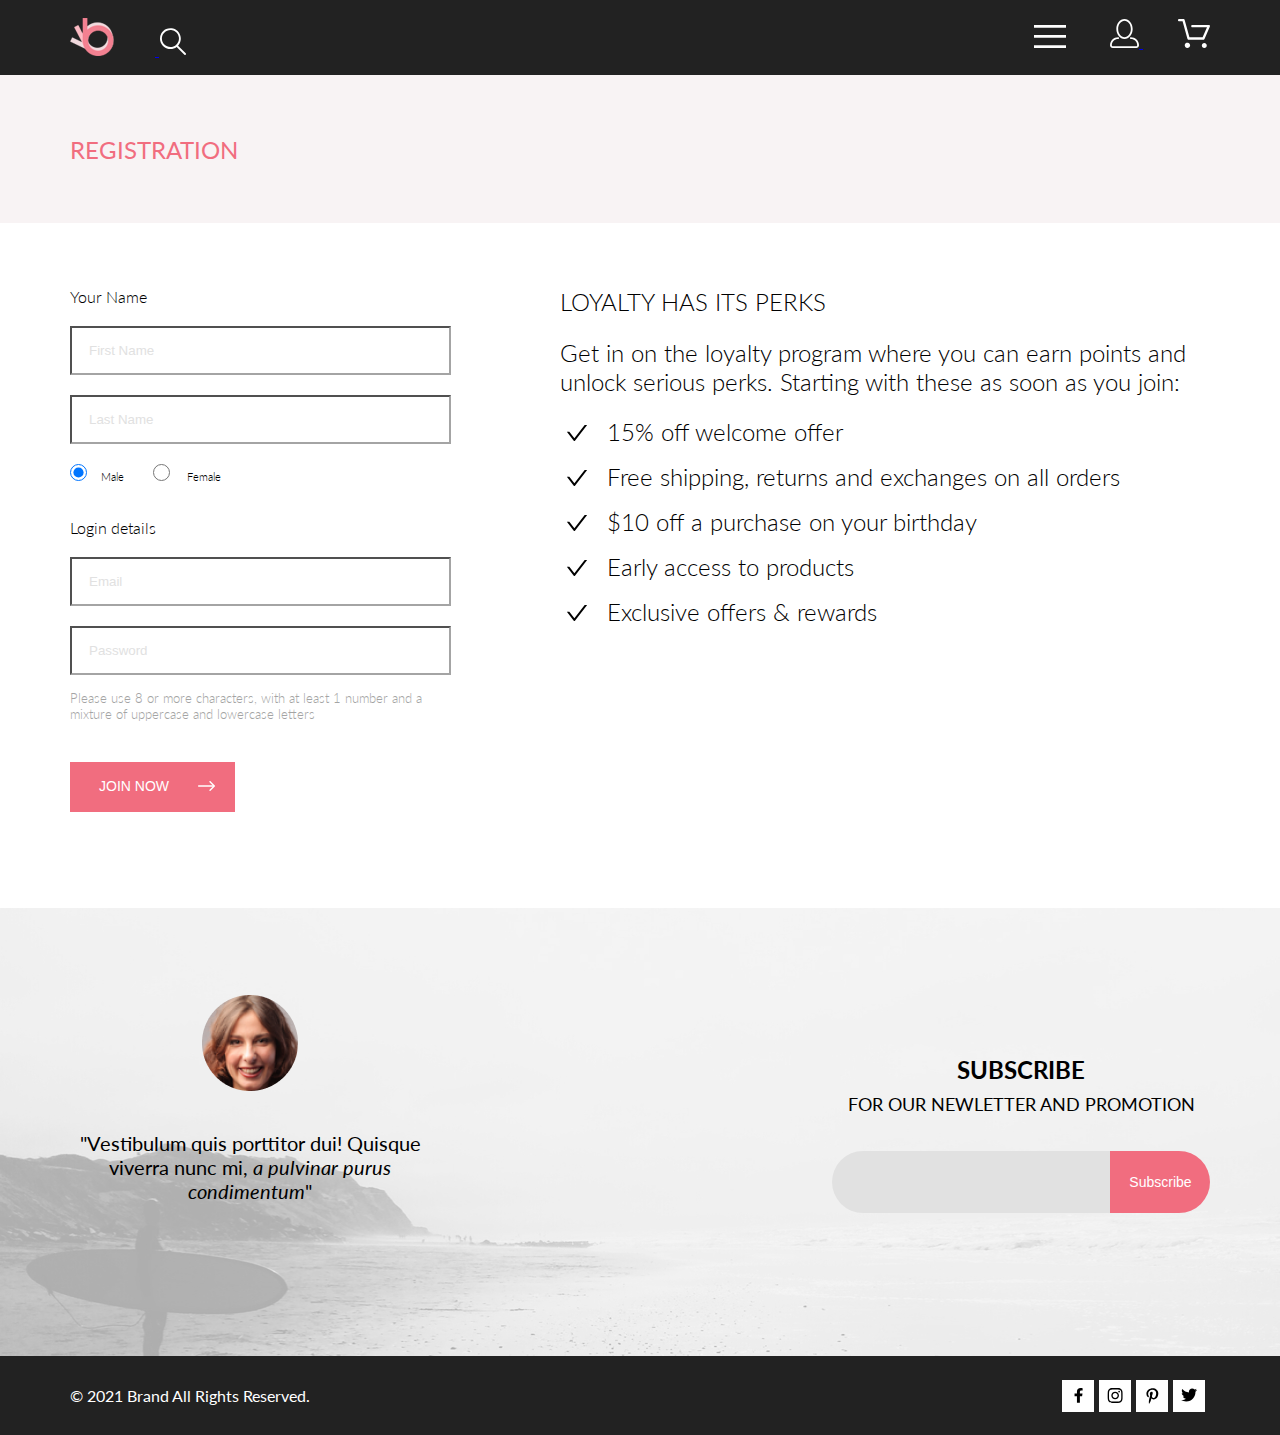
==== registration.html @ eb8b0704 "add registration.html" ====
<!DOCTYPE html>
<html lang="en">
<head>
    <meta charset="UTF-8">
    <meta http-equiv="X-UA-Compatible" content="IE=edge">
    <meta name="viewport" content="width=device-width, initial-scale=1.0">
    <link rel="stylesheet" href="./css/reset.css">
    <link rel="stylesheet" href="./css/style.css">
    <link rel="preconnect" href="https://fonts.gstatic.com">
    <link href="https://fonts.googleapis.com/css2?family=Lato:ital,wght@0,300;0,400;0,700;0,900;1,400&display=swap" rel="stylesheet">
    <title>Registration</title>
</head>
<body>

    <header class="header">
        <div class="container header__wrapper">
            <div>
                <a href="index.html">
                <svg class="header__logo" width="44" height="38" viewBox="0 0 44 38"  xmlns="http://www.w3.org/2000/svg" xmlns:xlink="http://www.w3.org/1999/xlink">
                    <rect width="44" height="38" fill="url(#pattern0)"/>
                    <defs>
                    <pattern id="pattern0" patternContentUnits="objectBoundingBox" width="1" height="1">
                    <use xlink:href="#image0" transform="scale(0.0227273 0.0263158)"/>
                    </pattern>
                    <image id="image0" width="44" height="38" xlink:href="[data-uri]"/>
                    </defs>
                </svg>
            </a>
                    
                <svg class="header__search" width="27" height="28" viewBox="0 0 27 28" xmlns="http://www.w3.org/2000/svg">
                        <path d="M19.0596 17.6259C20.6713 15.8658 21.6282 13.6048 21.7698 11.2225C21.9113 8.84018 21.2288 6.48173 19.8369 4.54318C18.445 2.60463 16.4285 1.20404 14.126 0.576619C11.8234 -0.0508009 9.3751 0.13316 7.19217 1.09761C5.00923 2.06205 3.22463 3.74825 2.13804 5.87302C1.05145 7.9978 0.729054 10.4318 1.225 12.7661C1.72094 15.1005 3.00501 17.1932 4.86158 18.6927C6.71814 20.1922 9.03413 21.0072 11.4206 21.0009C13.673 21.004 15.8645 20.27 17.6606 18.9109L25.4086 26.7179C25.4941 26.807 25.5965 26.8781 25.7099 26.927C25.8232 26.9759 25.9452 27.0017 26.0686 27.0029C26.1923 27.0033 26.3148 26.9782 26.4283 26.9292C26.5419 26.8801 26.6441 26.8082 26.7286 26.7179C26.9025 26.537 26.9997 26.2958 26.9997 26.0449C26.9997 25.794 26.9025 25.5528 26.7286 25.3719L19.0596 17.6259ZM2.88662 10.5009C2.89946 8.81563 3.41094 7.17187 4.35659 5.77685C5.30224 4.38183 6.63972 3.29801 8.20044 2.662C9.76115 2.02599 11.4752 1.86627 13.1266 2.20298C14.7779 2.53969 16.2926 3.35775 17.4797 4.55404C18.6668 5.75033 19.4732 7.27129 19.7972 8.92519C20.1212 10.5791 19.9483 12.2919 19.3002 13.8476C18.6522 15.4034 17.5581 16.7325 16.1559 17.6674C14.7536 18.6023 13.1059 19.1011 11.4206 19.1009C9.14916 19.0901 6.97482 18.1784 5.37484 16.566C3.77486 14.9537 2.87998 12.7724 2.88662 10.5009Z"/>
                </svg>
            </div>
            <div>
                <button class="header__button" type="button">
                    <svg width="32" height="23" viewBox="0 0 32 23" xmlns="http://www.w3.org/2000/svg">
                        <path d="M0 23V20.31H32V23H0ZM0 12.76V10.07H32V12.76H0ZM0 2.69V0H32V2.69H0Z"/>
                    </svg>
                </button>
                <nav class="header__navigation">
                        <h2 class="header__menu-title">menu</h2>
                        <ul class="header__menu-list">
                            <li class="header__menu-item"><a class="header__menu-item__link" href="#">man</a>
                                <ul class="header__menu-sublist">
                                    <li class="header__menu-sublist__item"><a class="header__menu-sublist__item__link" href="#">Accessories</a></li>
                                    <li class="header__menu-sublist__item"><a class="header__menu-sublist__item__link" href="#">Bags</a></li>
                                    <li class="header__menu-sublist__item"><a class="header__menu-sublist__item__link" href="#">Denim</a></li>
                                    <li class="header__menu-sublist__item"><a class="header__menu-sublist__item__link" href="#">T-Shirts</a></li>
                                </ul>
                            </li>
                            <li class="header__menu-item"><a class="header__menu-item__link" href="#">woman</a>
                                <ul class="header__menu-sublist">
                                    <li class="header__menu-sublist__item"><a class="header__menu-sublist__item__link" href="#">Accessories</a></li>
                                    <li class="header__menu-sublist__item"><a class="header__menu-sublist__item__link" href="#">Jackets & Coats</a></li>
                                    <li class="header__menu-sublist__item"><a class="header__menu-sublist__item__link" href="#">Polos</a></li>
                                    <li class="header__menu-sublist__item"><a class="header__menu-sublist__item__link" href="#">T-Shirts</a></li>
                                    <li class="header__menu-sublist__item"><a class="header__menu-sublist__item__link" href="#">Shirts</a></li>
                                </ul>
                            </li>
                            <li class="header__menu-item"><a class="header__menu-item__link" href="#">kids</a>
                                <ul class="header__menu-sublist">
                                    <li class="header__menu-sublist__item"><a class="header__menu-sublist__item__link" href="#">Accessories</a></li>
                                    <li class="header__menu-sublist__item"><a class="header__menu-sublist__item__link" href="#">Jackets & Coats</a></li>
                                    <li class="header__menu-sublist__item"><a class="header__menu-sublist__item__link" href="#">Polos</a></li>
                                    <li class="header__menu-sublist__item"><a class="header__menu-sublist__item__link" href="#">T-Shirts</a></li>
                                    <li class="header__menu-sublist__item"><a class="header__menu-sublist__item__link" href="#">Shirts</a></li>
                                    <li class="header__menu-sublist__item"><a class="header__menu-sublist__item__link" href="#">Bags</a></li>
                                </ul>
                            </li>
                        </ul>
                </nav>    
                <a class="header__link" href="#">
                    <svg width="29" height="29" viewBox="0 0 29 29"  xmlns="http://www.w3.org/2000/svg">
                        <path d="M14.5 19.937C19 19.937 22.656 15.464 22.656 9.968C22.656 4.472 19 0 14.5 0C13.3631 0.0217413 12.2463 0.303398 11.2351 0.823397C10.2239 1.34339 9.34507 2.08794 8.66602 3C7.12663 4.99573 6.30819 7.45381 6.34399 9.974C6.34399 15.465 10 19.937 14.5 19.937ZM14.5 1.813C18 1.813 20.844 5.472 20.844 9.969C20.844 14.466 17.998 18.125 14.5 18.125C11.002 18.125 8.15603 14.465 8.15503 9.969C8.15403 5.473 11 1.813 14.5 1.813ZM20.844 18.125C20.6036 18.125 20.373 18.2205 20.203 18.3905C20.033 18.5605 19.9375 18.7911 19.9375 19.0315C19.9375 19.2719 20.033 19.5025 20.203 19.6725C20.373 19.8425 20.6036 19.938 20.844 19.938C22.526 19.9399 24.1386 20.6088 25.3279 21.7982C26.5172 22.9875 27.1861 24.6 27.188 26.282C27.1875 26.5221 27.0918 26.7523 26.922 26.9221C26.7522 27.0918 26.5221 27.1875 26.282 27.188H2.71997C2.47985 27.1875 2.24975 27.0918 2.07996 26.9221C1.91016 26.7523 1.81449 26.5221 1.81396 26.282C1.81608 24.6001 2.48517 22.9877 3.67444 21.7985C4.86371 20.6092 6.47608 19.9401 8.15796 19.938C8.39824 19.938 8.62868 19.8425 8.79858 19.6726C8.96849 19.5027 9.06396 19.2723 9.06396 19.032C9.06396 18.7917 8.96849 18.5613 8.79858 18.3914C8.62868 18.2215 8.39824 18.126 8.15796 18.126C5.99541 18.1279 3.92201 18.9875 2.39258 20.5164C0.863144 22.0453 0.00264777 24.1185 0 26.281C0.000794067 27.0019 0.287502 27.693 0.797241 28.2027C1.30698 28.7125 1.99811 28.9992 2.71899 29H26.282C27.0027 28.9989 27.6936 28.7121 28.2031 28.2024C28.7126 27.6927 28.9992 27.0017 29 26.281C28.9974 24.1187 28.1372 22.0457 26.6083 20.5168C25.0793 18.9878 23.0063 18.1276 20.844 18.125Z"/>
                        </svg>
                </a>
                <a class="header__link" href="#">
                    <svg width="33" height="29" viewBox="0 0 33 29"  xmlns="http://www.w3.org/2000/svg">
                        <path d="M27.199 29C26.5512 28.9738 25.9396 28.6948 25.4952 28.2227C25.0509 27.7506 24.8094 27.1232 24.8225 26.475C24.8356 25.8269 25.1023 25.2097 25.5653 24.7559C26.0283 24.3022 26.6508 24.048 27.2991 24.048C27.9474 24.048 28.5697 24.3022 29.0327 24.7559C29.4957 25.2097 29.7624 25.8269 29.7755 26.475C29.7886 27.1232 29.5471 27.7506 29.1028 28.2227C28.6585 28.6948 28.0468 28.9738 27.399 29H27.199ZM7.75098 26.32C7.75098 25.79 7.90815 25.2718 8.20264 24.8311C8.49712 24.3904 8.91569 24.0469 9.4054 23.844C9.8951 23.6412 10.434 23.5881 10.9539 23.6915C11.4737 23.7949 11.9512 24.0502 12.326 24.425C12.7009 24.7998 12.9562 25.2773 13.0596 25.7972C13.163 26.317 13.1098 26.8559 12.907 27.3456C12.7041 27.8353 12.3606 28.2539 11.9199 28.5483C11.4792 28.8428 10.9611 29 10.431 29C10.0789 29.0003 9.73017 28.9311 9.40479 28.7966C9.0794 28.662 8.78374 28.4646 8.53467 28.2158C8.28559 27.9669 8.08805 27.6713 7.95325 27.3461C7.81844 27.0208 7.74902 26.6721 7.74902 26.32H7.75098ZM11.551 20.686C11.2916 20.6868 11.039 20.6024 10.8322 20.4457C10.6253 20.2891 10.4756 20.0689 10.406 19.819L5.573 2.36401H2.18005C1.86657 2.36401 1.56591 2.23947 1.34424 2.01781C1.12257 1.79614 0.998047 1.49549 0.998047 1.18201C0.998047 0.868519 1.12257 0.567873 1.34424 0.346205C1.56591 0.124537 1.86657 5.81268e-06 2.18005 5.81268e-06H6.46106C6.72055 -0.00080736 6.97309 0.0837201 7.17981 0.240568C7.38653 0.397416 7.53589 0.617884 7.60498 0.868006L12.438 18.323H25.616L29.999 8.27501H15.399C15.2409 8.27961 15.0834 8.25242 14.9359 8.19507C14.7884 8.13771 14.6539 8.05134 14.5404 7.94108C14.4269 7.83082 14.3366 7.69891 14.275 7.55315C14.2134 7.40739 14.1816 7.25075 14.1816 7.0925C14.1816 6.93426 14.2134 6.77762 14.275 6.63186C14.3366 6.4861 14.4269 6.35419 14.5404 6.24393C14.6539 6.13367 14.7884 6.0473 14.9359 5.98994C15.0834 5.93259 15.2409 5.90541 15.399 5.91001H31.812C32.0077 5.90996 32.2003 5.95866 32.3724 6.05172C32.5446 6.14478 32.6908 6.27926 32.798 6.44301C32.9058 6.60729 32.9714 6.79569 32.9889 6.99145C33.0063 7.18721 32.9752 7.38424 32.8981 7.565L27.493 19.977C27.4007 20.1876 27.249 20.3668 27.0565 20.4927C26.864 20.6186 26.6391 20.6858 26.4091 20.686H11.551Z"/>
                        </svg>      
                </a>
            </div>
        </div>
        <nav class="header__navigation">
            <h2 class="header__menu-title">menu</h2>
                <ul class="header__menu-list">
                    <li class="header__menu-item"><a class="header__menu-item__link" href="#">man</a>
                        <ul class="header__menu-sublist">
                            <li class="header__menu-sublist__item"><a class="header__menu-sublist__item__link" href="#">Accessories</a></li>
                            <li class="header__menu-sublist__item"><a class="header__menu-sublist__item__link" href="#">Bags</a></li>
                            <li class="header__menu-sublist__item"><a class="header__menu-sublist__item__link" href="#">Denim</a></li>
                            <li class="header__menu-sublist__item"><a class="header__menu-sublist__item__link" href="#">T-Shirts</a></li>
                        </ul>
                    </li>
                    <li class="header__menu-item"><a class="header__menu-item__link" href="#">woman</a>
                        <ul class="header__menu-sublist">
                            <li class="header__menu-sublist__item"><a class="header__menu-sublist__item__link" href="#">Accessories</a></li>
                            <li class="header__menu-sublist__item"><a class="header__menu-sublist__item__link" href="#">Jackets & Coats</a></li>
                            <li class="header__menu-sublist__item"><a class="header__menu-sublist__item__link" href="#">Polos</a></li>
                            <li class="header__menu-sublist__item"><a class="header__menu-sublist__item__link" href="#">T-Shirts</a></li>
                            <li class="header__menu-sublist__item"><a class="header__menu-sublist__item__link" href="#">Shirts</a></li>
                        </ul>
                    </li>
                    <li class="header__menu-item"><a class="header__menu-item__link" href="#">kids</a>
                        <ul class="header__menu-sublist">
                            <li class="header__menu-sublist__item"><a class="header__menu-sublist__item__link" href="#">Accessories</a></li>
                            <li class="header__menu-sublist__item"><a class="header__menu-sublist__item__link" href="#">Jackets & Coats</a></li>
                            <li class="header__menu-sublist__item"><a class="header__menu-sublist__item__link" href="#">Polos</a></li>
                            <li class="header__menu-sublist__item"><a class="header__menu-sublist__item__link" href="#">T-Shirts</a></li>
                            <li class="header__menu-sublist__item"><a class="header__menu-sublist__item__link" href="#">Shirts</a></li>
                            <li class="header__menu-sublist__item"><a class="header__menu-sublist__item__link" href="#">Bags</a></li>
                        </ul>
                    </li>
                </ul>
        </nav>    
    </header>

    <main>
        <section class="heading">
            <div class="heading-wrapper">
                <div class="container">
                    <h1 class="registration__heading-text">registration</h1>
                </div>
            </div>
        </section>
        <div class="container">
            <div class="flex-wrapper">
                <section class="registration">
                    <form action="">
                        <fieldset class="registration__fieldset">
                            <legend class="registration__fieldset__legend">Your Name</legend>
                            <input class="registration__fieldset__input" type="text" placeholder="First Name">
                            <input class="registration__fieldset__input" type="text" placeholder="Last Name">
                            <div class="registration__fieldset-wrapper">
                                    <input class="registration__fieldset__input"  type="radio" id="male" name="radio" checked>
                                    <label class="registration__fieldset__label" for="male">Male</label>
                                    <input class="registration__fieldset_input" type="radio" id="female" name="radio">
                                    <label class="registration__fieldset__label" for="female">Female</label>
                            </div>
                        </fieldset>
                        <fieldset class="registration__fieldset">
                            <legend class="registration__fieldset__legend">Login details</legend>
                            <input class="registration__fieldset__input" type="email" placeholder="Email">
                            <input class="registration__fieldset__input" type="password" placeholder="Password">
                            <p class="registration__fieldset__text">Please use 8 or more characters, with at least 1 number and a mixture of uppercase and lowercase letters</p>  
                        </fieldset>
                        <button class="registration__button" type="submit">join now</button>
                    </form>
                </section>
                <section class="loyality">
                    <h2 class="loyality__heading">loyalty has its perks</h2>
                    <p class="loyality__text">Get in on the loyalty program where you can earn points and unlock serious perks. Starting with these as soon as you join:</p>
                    <ul class="loyality__list">
                        <li class="loyality__item">15% off welcome offer</li>
                        <li class="loyality__item">Free shipping, returns and exchanges on all orders</li>
                        <li class="loyality__item">$10 off a purchase on your birthday</li>
                        <li class="loyality__item">Early access to products</li>
                        <li class="loyality__item">Exclusive offers & rewards</li>
                    </ul>
                </section>
            </div>
        </div>
    </main>

    <footer class="footer">
        <div class="footer__top">
            <div class="footer__top-wrapper container">
                <div class="footer__quote-block">
                    <img class="footer__customer-img" src="img/customer-image.png" alt="customer-image" width="96" height="96">
                    <p class="footer__quote">&quot;Vestibulum quis porttitor dui! Quisque viverra nunc mi, <span class="footer__quote_italic">a pulvinar purus condimentum</span>&quot;</p>
                </div>
                <div class="footer__subscribe-block">
                    <div class="footer__text-box">
                        <p class="footer__text_uppercase">subscribe</p> 
                        <p class="footer__text">for our newletter and promotion</p>
                    </div>
                    <form  class="footer__form" action="#" method="#">
                        <input class="footer__input" type="email" placeholder="Enter Your Email">
                        <button class="footer__button" type="submit">Subscribe</button>
                    </form>
                </div>
            </div>
        </div>
        <div class="footer__bottom">
            <div class="footer__bottom-wrapper container">
                <p class="footer__copyright">&copy; 2021  Brand  All Rights Reserved.</p>
                <ul class="footer__list">
                    <li class="footer__item">
                        <a class="footer__link" href="#">
                            <svg class="footer__icon" width="9" height="15" viewBox="0 0 9 15"  xmlns="http://www.w3.org/2000/svg">
                                <path d="M8.08836 8.28L8.50686 5.61602H5.89022V3.88729C5.89022 3.15847 6.25574 2.44806 7.42765 2.44806H8.61722V0.179975C8.61722 0.179975 7.53772 0 6.50561 0C4.35073 0 2.9422 1.27593 2.9422 3.5857V5.61602H0.546875V8.28H2.9422V14.72H5.89022V8.28H8.08836Z"/>
                            </svg>
                        </a> 
                    </li>
                    <li class="footer__item">
                        <a class="footer__link" href="#">
                            <svg class="footer__icon" width="16" height="15" viewBox="0 0 16 15" xmlns="http://www.w3.org/2000/svg">
                                <path d="M8.13897 3.68159C6.02383 3.68159 4.31774 5.38491 4.31774 7.49663C4.31774 9.60835 6.02383 11.3117 8.13897 11.3117C10.2541 11.3117 11.9602 9.60835 11.9602 7.49663C11.9602 5.38491 10.2541 3.68159 8.13897 3.68159ZM8.13897 9.9769C6.77211 9.9769 5.65467 8.8646 5.65467 7.49663C5.65467 6.12866 6.76878 5.01636 8.13897 5.01636C9.50915 5.01636 10.6233 6.12866 10.6233 7.49663C10.6233 8.8646 9.50583 9.9769 8.13897 9.9769ZM13.0078 3.52554C13.0078 4.02026 12.6087 4.41538 12.1165 4.41538C11.621 4.41538 11.2252 4.01694 11.2252 3.52554C11.2252 3.03413 11.6243 2.63569 12.1165 2.63569C12.6087 2.63569 13.0078 3.03413 13.0078 3.52554ZM15.5386 4.42866C15.4821 3.23667 15.2094 2.18081 14.3347 1.31089C13.4634 0.440967 12.4058 0.168701 11.2119 0.108936C9.9814 0.039209 6.29321 0.039209 5.0627 0.108936C3.8721 0.165381 2.81453 0.437646 1.93987 1.30757C1.06522 2.17749 0.795836 3.23335 0.735973 4.42534C0.666134 5.65386 0.666134 9.33608 0.735973 10.5646C0.79251 11.7566 1.06522 12.8124 1.93987 13.6824C2.81453 14.5523 3.86878 14.8246 5.0627 14.8843C6.29321 14.9541 9.9814 14.9541 11.2119 14.8843C12.4058 14.8279 13.4634 14.5556 14.3347 13.6824C15.2061 12.8124 15.4788 11.7566 15.5386 10.5646C15.6085 9.33608 15.6085 5.65718 15.5386 4.42866ZM13.949 11.8828C13.6895 12.5335 13.1874 13.0349 12.5322 13.2972C11.5511 13.6857 9.22314 13.596 8.13897 13.596C7.05479 13.596 4.72348 13.6824 3.74573 13.2972C3.09389 13.0382 2.59171 12.5369 2.32898 11.8828C1.93987 10.9033 2.02967 8.57905 2.02967 7.49663C2.02967 6.41421 1.9432 4.08667 2.32898 3.1105C2.58838 2.45972 3.09056 1.95835 3.74573 1.69604C4.7268 1.30757 7.05479 1.39722 8.13897 1.39722C9.22314 1.39722 11.5545 1.31089 12.5322 1.69604C13.184 1.95503 13.6862 2.4564 13.949 3.1105C14.3381 4.08999 14.2483 6.41421 14.2483 7.49663C14.2483 8.57905 14.3381 10.9066 13.949 11.8828Z"/>
                            </svg>
                        </a>
                    </li>
                    <li class="footer__item">
                        <a class="footer__link" href="#">
                            <svg class="footer__icon" width="13" height="16" viewBox="0 0 13 16"  xmlns="http://www.w3.org/2000/svg">
                                <path d="M6.74032 0.203125C3.55564 0.203125 0.408203 2.34063 0.408203 5.8C0.408203 8 1.63738 9.25 2.38233 9.25C2.68963 9.25 2.86655 8.3875 2.86655 8.14375C2.86655 7.85313 2.13091 7.23438 2.13091 6.025C2.13091 3.5125 4.03055 1.73125 6.4889 1.73125C8.60271 1.73125 10.1671 2.94062 10.1671 5.1625C10.1671 6.82187 9.50597 9.93437 7.36422 9.93437C6.59133 9.93437 5.93018 9.37187 5.93018 8.56563C5.93018 7.38438 6.74963 6.24062 6.74963 5.02187C6.74963 2.95312 3.835 3.32812 3.835 5.82812C3.835 6.35313 3.90018 6.93437 4.13298 7.4125C3.70463 9.26875 2.82931 12.0344 2.82931 13.9469C2.82931 14.5375 2.91311 15.1188 2.96899 15.7094C3.07452 15.8281 3.02175 15.8156 3.18316 15.7563C4.74757 13.6 4.69169 13.1781 5.3994 10.3562C5.78119 11.0875 6.76826 11.4812 7.55046 11.4812C10.8469 11.4812 12.3275 8.24688 12.3275 5.33125C12.3275 2.22813 9.66427 0.203125 6.74032 0.203125Z"/>
                            </svg> 
                        </a>
                    </li>
                    <li class="footer__item">
                        <a class="footer__link" href="#">
                            <svg class="footer__icon" width="17" height="14" viewBox="0 0 17 14" xmlns="http://www.w3.org/2000/svg">
                                <path d="M14.417 3.74052C14.427 3.88264 14.427 4.0248 14.427 4.16692C14.427 8.50192 11.1498 13.4969 5.15986 13.4969C3.31448 13.4969 1.60022 12.9588 0.158203 12.0248C0.420396 12.0552 0.67247 12.0654 0.944752 12.0654C2.46741 12.0654 3.8691 11.5476 4.98843 10.6644C3.5565 10.6339 2.3565 9.68977 1.94305 8.39027C2.14475 8.4207 2.34642 8.44102 2.5582 8.44102C2.85063 8.44102 3.14308 8.40039 3.41533 8.32936C1.92291 8.02477 0.803551 6.70498 0.803551 5.11108V5.07048C1.23715 5.31414 1.74139 5.46642 2.2758 5.4867C1.39849 4.89786 0.823727 3.8928 0.823727 2.75573C0.823727 2.14661 0.985041 1.58823 1.26741 1.10092C2.87077 3.09077 5.28086 4.39023 7.98334 4.53239C7.93293 4.28873 7.90266 4.03495 7.90266 3.78114C7.90266 1.97402 9.35477 0.501953 11.1598 0.501953C12.0976 0.501953 12.9446 0.897891 13.5396 1.53748C14.2757 1.39536 14.9816 1.12123 15.6068 0.745609C15.3648 1.50705 14.8505 2.14664 14.1749 2.5527C14.8304 2.48167 15.4657 2.29889 16.0505 2.04511C15.6069 2.69483 15.0522 3.27348 14.417 3.74052Z"/>
                            </svg>
                        </a>
                    </li>
                </ul>
            </div>
        </div> 
</footer>
    
    
</body>
</html>
---- css/style.css ----
:root {
    --black: #222222;
    --pink: #F1E4E6;
    --dark-pink: #F16D7F;
    --light-pink: #F8F8F8;
    --white: #FFFFFF;
    --grey: #5D5D5D;
    --light-grey: #FBFBFB;
    --mid-grey: #E1E1E1;
    --dark-grey: #6F6E6E;
    --light-beige: #F8F3F4;
    --grey-grey: #A4A4A4;
}

body {
    font-family: Lato;
    font-style: normal;
    font-weight: 400;
}

.container {
    width: 1140px;
    margin: 0 auto;
}

.header {
    background-color: var(--black);
    position: relative;

}

.header__logo {
    margin: 0 41px 0 0;
}

.header__logo:hover {
    opacity: 0.6;
}

.header__wrapper {
    min-height: 75px;
    display: flex;
    justify-content: space-between;
    align-items: center;
}

.header__link {
    margin: 0 0 0 34px;
}

.header__search {
    fill: var(--white);
}

.header__search:hover {
    fill: var(--dark-pink);
}

.header__button {
    border: none;
    background-color: transparent;
    min-height: 75px;
    fill: var(--white)
}

.header__button:hover {
    fill: var(--dark-pink);
}

.header__navigation {
    position: absolute;
    background-color: var(--white);
    box-shadow: 5px 5px 5px 5px var(--light-grey);
    right: 0;
    top: 75px;
    width: 750px;
    min-height: 764px;
    z-index: 1;
    display: none;
}

.header__button:hover+.header__navigation {
    display: block;
}

.header__navigation:hover {
    display: block;
}

.header__menu-title {
    font-size: 14px;
    font-weight: 700;
    line-height: 17px;
    text-transform: uppercase;
    margin: 37px 0 0 33px;
}

.header__menu-item {
    margin: 20px 0 0 33px;
}

.header__menu-item__link {
    font-size: 14px;
    font-weight: 400;
    line-height: 17px;
    text-transform: uppercase;
    color: var(--dark-pink);
    text-decoration: none;
}

.header__menu-item__link:hover {
    text-decoration: underline;
}

.header__menu-sublist__item {
    margin: 11px 0 0 22px;
}

.header__menu-sublist__item__link {
    font-size: 14px;
    font-weight: 400;
    line-height: 17px;
    color: var(--dark-grey);
    text-decoration: none;
}

.header__menu-sublist__item__link:hover {
    text-decoration: underline;
}

.header__link {
    fill: var(--white);
}

.header__link:hover {
    fill: var(--dark-pink);
}

.promo {
    display: flex;
    margin: 0 0 63px 0;
}

.promo__heading-wrapper {
    background-color: var(--pink);
    flex-grow: 1;
    display: flex;
    align-items: center;
    padding: 0 0 0 92px;
}

.promo__heading {
    font-weight: 900;
    font-size: 48px;
    line-height: 58px;
    text-transform: uppercase;
    position: relative;
}

.promo__heading::before {
    content: url(../img/pink-border.svg);
    margin-right: 16px;
    position: absolute;
    left: -25px;
}

.promo__subheading {
    font-size: 37px;
    font-style: normal;
    font-weight: 700;
    line-height: 38px;
    display: block;
}

.promo__subheading-pink {
    color: var(--dark-pink);
}

.visually-hidden {
    position: absolute;
    width: 1px;
    height: 1px;
    margin: -1px;
    padding: 0;
    overflow: hidden;
    border: 0;
    clip: rect(0 0 0 0)
}

.categories__list {
    display: flex;
    justify-content: space-between;
    flex-wrap: wrap;
}

.categories__item {
    width: 360px;
    min-height: 260px;
    display: flex;
    flex-direction: column;
    align-items: center;
    justify-content: center;
}

.categories__item_woman {
    background-image: url(../img/categories-woman.jpg);
}

.categories__item_man {
    background-image: url(../img/categories-man.jpg);
}

.categories__item_kids {
    background-image: url(../img/categories-kid.jpg);
}

.categories__item_accessories {
    background-image: url(../img/categories-accessories.jpg);
    background-repeat: no-repeat;
    flex-grow: 1;
    margin: 30px 0 0 0;
    min-height: 180px;
}

.categories__text {
    font-size: 16px;
    font-style: normal;
    font-weight: 400;
    line-height: 19px;
    text-transform: uppercase;
    color: var(--white);
}

.categories__heading {
    font-size: 24px;
    font-weight: 700;
    line-height: 29px;
    text-transform: uppercase;
    color: var(--dark-pink);
}

.products {
    margin-top: 97px;
}

.products__heading {
    width: 186px;
    margin: 0 auto;
    font-size: 30px;
    font-weight: 400;
    line-height: 36px;
    color: var(--black);
}

.products__text {
    width: 336px;
    margin: 0 auto;
    font-size: 14px;
    line-height: 17px;
    color: #9F9F9F;
    margin-top: 6px;
}

.products__list {
    margin-top: 48px;
    display: flex;
    flex-wrap: wrap;
}

.products__item {
    width: 360px;
    margin-right: 30px;
    margin-bottom: 30px;
    background-color: var(--light-pink);
}

.products__item:nth-child(3n) {
    margin-right: 0;
}

.products__item-heading {
    font-size: 13px;
    font-weight: 400;
    line-height: 16px;
    text-transform: uppercase;
}

.products__item-text {
    font-size: 14px;
    font-weight: 300;
    line-height: 17px;
    margin-top: 13px;
    color: var(--grey);
}

.products__item-text_pink {
    color: var(--dark-pink);
    font-size: 16px;
    font-weight: 400;
    line-height: 19px;
    margin-top: 18px;
}

.products__item-wrapper {
    margin: 25px 28px 20px 16px;
}

.products__item-button {
    display: none;
}

.products__button {
    min-width: 211px;
    margin: 0 auto;
    display: flex;
    margin-top: 18px;
    font-family: Lato;
    font-size: 16px;
    font-weight: 400;
    line-height: 19px;
    color: var(--dark-pink);
    border: 1px solid var(--dark-pink);
    padding: 14px 38px 13px 38px;
    background-color: var(--white);
}

.advantages {
    background-color: var(--black);
    margin-top: 100px;
}

.advantages__wrapper {
    min-height: 341px;
    display: flex;
    align-items: center;
}

.advantages__list {
    display: flex;
    flex-wrap: nowrap;
    margin-top: 103px;

}

.advantages__item {
    display: flex;
    flex-direction: column;
    align-items: center;
    justify-content: space-between;

}

.advantages__img {
    margin-bottom: 25px;
}

.advantages__heading {
    font-size: 20px;
    font-weight: 400;
    line-height: 24px;
    color: var(--white);
    margin-bottom: 16px;
}

.advantages__text {
    text-align: center;
    font-size: 14px;
    font-weight: 300;
    line-height: 17px;
    color: var(--light-grey);
    margin-bottom: 104px;
}

.footer__top {
    background-image: url(../img/subscribe.jpg);
    background-repeat: no-repeat;
    background-position: center;
    background-size: cover;
    min-height: 448px;
}

.footer__top-wrapper {
    display: flex;
    align-items: center;
    justify-content: space-between;
}

.footer__quote-block {
    display: flex;
    flex-direction: column;
    width: 360px;
    min-height: 448px;
    align-items: center;
    justify-content: space-between;
}

.footer__subscribe-block {
    display: flex;
    flex-direction: column;
}

.footer__quote {
    font-size: 20px;
    font-style: normal;
    font-weight: 400;
    line-height: 24px;
    letter-spacing: 0em;
    text-align: center;
    width: 360px;
    min-height: 99px;
    margin-bottom: 126px;
}

.footer__customer-img {
    margin-top: 87px;
}

.footer__quote_italic {
    font-style: italic;
}

.footer__text_uppercase {
    font-size: 24px;
    font-weight: 700;
    line-height: 38px;
    text-align: center;
    text-transform: uppercase;
}

.footer__text {
    font-size: 18px;
    font-weight: 400;
    line-height: 30px;
    text-align: center;
    text-transform: uppercase;
}


.footer__bottom {
    min-height: 79px;
    background-color: var(--black);
}

.footer__bottom-wrapper {
    display: flex;
    justify-content: space-between;
    align-items: center;
    min-height: 79px;
}

.footer__list {
    display: flex;
}

.footer__item {
    width: 32px;
    height: 32px;
    background-color: var(--white);
    position: relative;
    margin-right: 5px;
    display: flex;
}

.footer__icon {
    position: absolute;
    left: 0;
    right: 0;
    margin: 0 auto;
    margin-top: 8px;
}

.footer__item:hover {
    background-color: var(--dark-pink);
}

.footer__icon:hover {
    fill: var(--white);
}

.footer__copyright {
    font-size: 16px;
    font-weight: 400;
    line-height: 19px;
    color: var(--white);
}

.footer__quote {
    quotes: var(--black);
}

.footer__form {
    margin-top: 32px;
    display: flex;
}

.footer__input {
    height: 49px;
    width: 256px;
    background-color: var(--mid-grey);
    border: none;
    padding: 7px 0 6px 22px;
    -webkit-border-top-left-radius: 175px;
    -webkit-border-bottom-left-radius: 175px;
    -moz-border-radius-topleft: 175px;
    -moz-border-radius-bottomleft: 175px;
    border-top-left-radius: 175px;
    border-bottom-left-radius: 175px;
}

.footer__button {
    font-size: 14px;
    font-weight: 400;
    line-height: 17px;
    color: var(--white);
    background-color: var(--dark-pink);
    border: none;
    width: 100px;
    padding: 7px 7px 6px 8px;
    -webkit-border-top-right-radius: 175px;
    -webkit-border-bottom-right-radius: 175px;
    -moz-border-radius-topright: 175px;
    -moz-border-radius-bottomright: 175px;
    border-top-right-radius: 175px;
    border-bottom-right-radius: 175px;
}

.footer__input:hover {
    border: 1px solid var(--grey);
}

.footer__button:hover {
    border: 1px solid var(--white);
}

.flex-wrapper {
    display: flex;
    margin: 64px 0 96px 0;
}

.heading-wrapper {
    min-height: 148px;
    background-color: var(--light-beige);
    display: flex;
    align-items: center;
}

.registration__heading-text {
    font-size: 24px;
    font-weight: 400;
    line-height: 29px;
    text-transform: uppercase;
    color: var(--dark-pink);
}

.registration {
    width: 360px;
}

.loyality {
    width: 652px;
    margin: 0 0 0 130px;
}

.registration__fieldset__legend {
    font-size: 16px;
    font-weight: 300;
    line-height: 19px;
}

.registration__fieldset__input {
    width: 360px;
    height: 45px;
    margin: 20px 0 0 0;
    border-color: var(--grey-grey);
    padding: 0 0 0 17px;
}

..registration__button {
    font-size: 14px;
    font-weight: 400;
    line-height: 17px;
    text-transform: uppercase;
    color: var(--white);
    background-color: var(--dark-pink);
    border: none;
    padding: 16px 0 17px 0;
    margin: 39px 0 0 0;
    width: 167px;
    position: relative;
}

.registration__button::before {
    content: url(../img/arrow.svg);
    position: absolute;
    right: 20px;
}

input#female,
input#male {
    width: 17px;
    height: 17px;
}

.registration__fieldset__label {
    font-size: 11px;
    font-weight: 300;
    line-height: 13px;
    margin: 0 20px 0 10px;
}

.registration__fieldset-wrapper {
    margin: 0 0 35px 0;
}

::-webkit-input-placeholder {
    color: var(--mid-grey)
}

::-moz-placeholder {
    color: var(--mid-grey)
}

/* Firefox 19+ */
:-moz-placeholder {
    color: var(--mid-grey)
}

/* Firefox 18- */
:-ms-input-placeholder {
    color: var(--mid-grey)
}

.registration__fieldset__text {
    font-size: 13px;
    font-weight: 300;
    line-height: 16px;
    margin: 15px 0 0 0;
    color: var(--grey-grey);
}

.registration__button {
    margin: 40px 0 0 0;
    font-size: 14px;
    font-weight: 400;
    line-height: 17px;
    text-transform: uppercase;
    color: var(--white);
    background-color: var(--dark-pink);
    border: none;
    padding: 16px 66px 17px 29px;
    position: relative;
}

.registration__button::before {
    content: url(../img/arrow.svg);
    position: absolute;
    right: 20px;
}

.loyality__heading {
    font-size: 24px;
    font-weight: 300;
    line-height: 29px;
    text-transform: uppercase;
    margin: 0 0 22px 0;
}

.loyality__text {
    font-size: 24px;
    font-weight: 300;
    line-height: 29px;
    margin: 0 0 21px 0;
}

.loyality__list {
    font-size: 24px;
    font-weight: 300;
    line-height: 29px;
    margin: 0 0 0 25px;
}

.loyality__item {
    margin: 0 0 16px 22px;
    position: relative;
}

.loyality__item::before {
    content: url(../img/list-marker.svg);
    position: absolute;
    left: -40px;
}
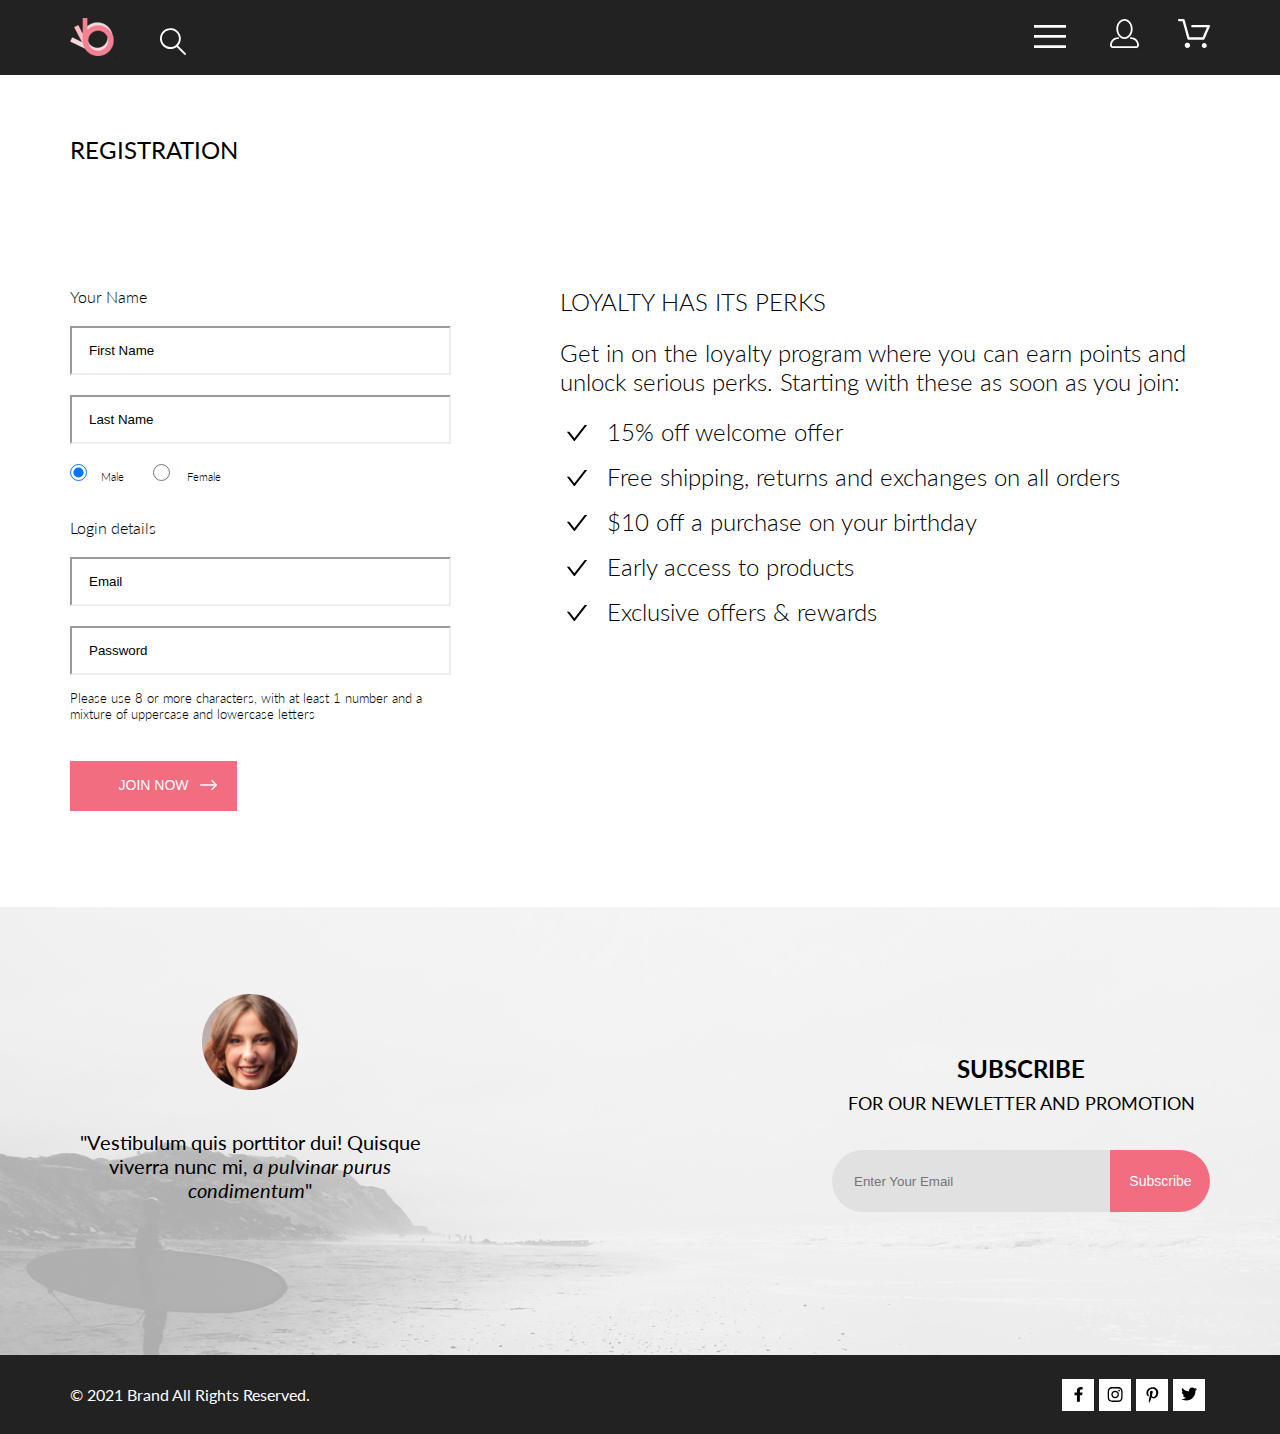
==== commit e93a031b: "add scss" ====
--- a/registration.html
+++ b/registration.html
@@ -4,7 +4,6 @@
     <meta charset="UTF-8">
     <meta http-equiv="X-UA-Compatible" content="IE=edge">
     <meta name="viewport" content="width=device-width, initial-scale=1.0">
-    <link rel="stylesheet" href="./css/reset.css">
     <link rel="stylesheet" href="./css/style.css">
     <link rel="preconnect" href="https://fonts.gstatic.com">
     <link href="https://fonts.googleapis.com/css2?family=Lato:ital,wght@0,300;0,400;0,700;0,900;1,400&display=swap" rel="stylesheet">
@@ -15,21 +14,22 @@
     <header class="header">
         <div class="container header__wrapper">
             <div>
-                <a href="index.html">
-                <svg class="header__logo" width="44" height="38" viewBox="0 0 44 38"  xmlns="http://www.w3.org/2000/svg" xmlns:xlink="http://www.w3.org/1999/xlink">
-                    <rect width="44" height="38" fill="url(#pattern0)"/>
-                    <defs>
-                    <pattern id="pattern0" patternContentUnits="objectBoundingBox" width="1" height="1">
-                    <use xlink:href="#image0" transform="scale(0.0227273 0.0263158)"/>
-                    </pattern>
-                    <image id="image0" width="44" height="38" xlink:href="[data-uri]"/>
-                    </defs>
-                </svg>
-            </a>
-                    
-                <svg class="header__search" width="27" height="28" viewBox="0 0 27 28" xmlns="http://www.w3.org/2000/svg">
+                <a class="header__logo-link" href="index.html">
+                    <svg class="header__logo-img" width="44" height="38" viewBox="0 0 44 38"  xmlns="http://www.w3.org/2000/svg" xmlns:xlink="http://www.w3.org/1999/xlink">
+                        <rect width="44" height="38" fill="url(#pattern0)"/>
+                        <defs>
+                        <pattern id="pattern0" patternContentUnits="objectBoundingBox" width="1" height="1">
+                            <use xlink:href="#image0" transform="scale(0.0227273 0.0263158)"/>
+                        </pattern>
+                        <image id="image0" width="44" height="38" xlink:href="[data-uri]"/>
+                        </defs>
+                    </svg>
+                </a>
+                <a class="header__search-link" href="#">   
+                    <svg class="header__search" width="27" height="28" viewBox="0 0 27 28" xmlns="http://www.w3.org/2000/svg">
                         <path d="M19.0596 17.6259C20.6713 15.8658 21.6282 13.6048 21.7698 11.2225C21.9113 8.84018 21.2288 6.48173 19.8369 4.54318C18.445 2.60463 16.4285 1.20404 14.126 0.576619C11.8234 -0.0508009 9.3751 0.13316 7.19217 1.09761C5.00923 2.06205 3.22463 3.74825 2.13804 5.87302C1.05145 7.9978 0.729054 10.4318 1.225 12.7661C1.72094 15.1005 3.00501 17.1932 4.86158 18.6927C6.71814 20.1922 9.03413 21.0072 11.4206 21.0009C13.673 21.004 15.8645 20.27 17.6606 18.9109L25.4086 26.7179C25.4941 26.807 25.5965 26.8781 25.7099 26.927C25.8232 26.9759 25.9452 27.0017 26.0686 27.0029C26.1923 27.0033 26.3148 26.9782 26.4283 26.9292C26.5419 26.8801 26.6441 26.8082 26.7286 26.7179C26.9025 26.537 26.9997 26.2958 26.9997 26.0449C26.9997 25.794 26.9025 25.5528 26.7286 25.3719L19.0596 17.6259ZM2.88662 10.5009C2.89946 8.81563 3.41094 7.17187 4.35659 5.77685C5.30224 4.38183 6.63972 3.29801 8.20044 2.662C9.76115 2.02599 11.4752 1.86627 13.1266 2.20298C14.7779 2.53969 16.2926 3.35775 17.4797 4.55404C18.6668 5.75033 19.4732 7.27129 19.7972 8.92519C20.1212 10.5791 19.9483 12.2919 19.3002 13.8476C18.6522 15.4034 17.5581 16.7325 16.1559 17.6674C14.7536 18.6023 13.1059 19.1011 11.4206 19.1009C9.14916 19.0901 6.97482 18.1784 5.37484 16.566C3.77486 14.9537 2.87998 12.7724 2.88662 10.5009Z"/>
-                </svg>
+                    </svg>
+                </a>
             </div>
             <div>
                 <button class="header__button" type="button">
@@ -69,7 +69,7 @@
                             </li>
                         </ul>
                 </nav>    
-                <a class="header__link" href="#">
+                <a class="header__link" href="registration.html">
                     <svg width="29" height="29" viewBox="0 0 29 29"  xmlns="http://www.w3.org/2000/svg">
                         <path d="M14.5 19.937C19 19.937 22.656 15.464 22.656 9.968C22.656 4.472 19 0 14.5 0C13.3631 0.0217413 12.2463 0.303398 11.2351 0.823397C10.2239 1.34339 9.34507 2.08794 8.66602 3C7.12663 4.99573 6.30819 7.45381 6.34399 9.974C6.34399 15.465 10 19.937 14.5 19.937ZM14.5 1.813C18 1.813 20.844 5.472 20.844 9.969C20.844 14.466 17.998 18.125 14.5 18.125C11.002 18.125 8.15603 14.465 8.15503 9.969C8.15403 5.473 11 1.813 14.5 1.813ZM20.844 18.125C20.6036 18.125 20.373 18.2205 20.203 18.3905C20.033 18.5605 19.9375 18.7911 19.9375 19.0315C19.9375 19.2719 20.033 19.5025 20.203 19.6725C20.373 19.8425 20.6036 19.938 20.844 19.938C22.526 19.9399 24.1386 20.6088 25.3279 21.7982C26.5172 22.9875 27.1861 24.6 27.188 26.282C27.1875 26.5221 27.0918 26.7523 26.922 26.9221C26.7522 27.0918 26.5221 27.1875 26.282 27.188H2.71997C2.47985 27.1875 2.24975 27.0918 2.07996 26.9221C1.91016 26.7523 1.81449 26.5221 1.81396 26.282C1.81608 24.6001 2.48517 22.9877 3.67444 21.7985C4.86371 20.6092 6.47608 19.9401 8.15796 19.938C8.39824 19.938 8.62868 19.8425 8.79858 19.6726C8.96849 19.5027 9.06396 19.2723 9.06396 19.032C9.06396 18.7917 8.96849 18.5613 8.79858 18.3914C8.62868 18.2215 8.39824 18.126 8.15796 18.126C5.99541 18.1279 3.92201 18.9875 2.39258 20.5164C0.863144 22.0453 0.00264777 24.1185 0 26.281C0.000794067 27.0019 0.287502 27.693 0.797241 28.2027C1.30698 28.7125 1.99811 28.9992 2.71899 29H26.282C27.0027 28.9989 27.6936 28.7121 28.2031 28.2024C28.7126 27.6927 28.9992 27.0017 29 26.281C28.9974 24.1187 28.1372 22.0457 26.6083 20.5168C25.0793 18.9878 23.0063 18.1276 20.844 18.125Z"/>
                         </svg>
@@ -81,38 +81,6 @@
                 </a>
             </div>
         </div>
-        <nav class="header__navigation">
-            <h2 class="header__menu-title">menu</h2>
-                <ul class="header__menu-list">
-                    <li class="header__menu-item"><a class="header__menu-item__link" href="#">man</a>
-                        <ul class="header__menu-sublist">
-                            <li class="header__menu-sublist__item"><a class="header__menu-sublist__item__link" href="#">Accessories</a></li>
-                            <li class="header__menu-sublist__item"><a class="header__menu-sublist__item__link" href="#">Bags</a></li>
-                            <li class="header__menu-sublist__item"><a class="header__menu-sublist__item__link" href="#">Denim</a></li>
-                            <li class="header__menu-sublist__item"><a class="header__menu-sublist__item__link" href="#">T-Shirts</a></li>
-                        </ul>
-                    </li>
-                    <li class="header__menu-item"><a class="header__menu-item__link" href="#">woman</a>
-                        <ul class="header__menu-sublist">
-                            <li class="header__menu-sublist__item"><a class="header__menu-sublist__item__link" href="#">Accessories</a></li>
-                            <li class="header__menu-sublist__item"><a class="header__menu-sublist__item__link" href="#">Jackets & Coats</a></li>
-                            <li class="header__menu-sublist__item"><a class="header__menu-sublist__item__link" href="#">Polos</a></li>
-                            <li class="header__menu-sublist__item"><a class="header__menu-sublist__item__link" href="#">T-Shirts</a></li>
-                            <li class="header__menu-sublist__item"><a class="header__menu-sublist__item__link" href="#">Shirts</a></li>
-                        </ul>
-                    </li>
-                    <li class="header__menu-item"><a class="header__menu-item__link" href="#">kids</a>
-                        <ul class="header__menu-sublist">
-                            <li class="header__menu-sublist__item"><a class="header__menu-sublist__item__link" href="#">Accessories</a></li>
-                            <li class="header__menu-sublist__item"><a class="header__menu-sublist__item__link" href="#">Jackets & Coats</a></li>
-                            <li class="header__menu-sublist__item"><a class="header__menu-sublist__item__link" href="#">Polos</a></li>
-                            <li class="header__menu-sublist__item"><a class="header__menu-sublist__item__link" href="#">T-Shirts</a></li>
-                            <li class="header__menu-sublist__item"><a class="header__menu-sublist__item__link" href="#">Shirts</a></li>
-                            <li class="header__menu-sublist__item"><a class="header__menu-sublist__item__link" href="#">Bags</a></li>
-                        </ul>
-                    </li>
-                </ul>
-        </nav>    
     </header>
 
     <main>
--- a/css/style.css
+++ b/css/style.css
@@ -1,691 +1,838 @@
-:root {
-    --black: #222222;
-    --pink: #F1E4E6;
-    --dark-pink: #F16D7F;
-    --light-pink: #F8F8F8;
-    --white: #FFFFFF;
-    --grey: #5D5D5D;
-    --light-grey: #FBFBFB;
-    --mid-grey: #E1E1E1;
-    --dark-grey: #6F6E6E;
-    --light-beige: #F8F3F4;
-    --grey-grey: #A4A4A4;
+html,
+body,
+div,
+span,
+applet,
+object,
+iframe,
+h1,
+h2,
+h3,
+h4,
+h5,
+h6,
+p,
+blockquote,
+pre,
+a,
+abbr,
+acronym,
+address,
+big,
+cite,
+code,
+del,
+dfn,
+em,
+img,
+ins,
+kbd,
+q,
+s,
+samp,
+small,
+strike,
+strong,
+sub,
+sup,
+tt,
+var,
+b,
+u,
+i,
+center,
+dl,
+dt,
+dd,
+ol,
+ul,
+li,
+fieldset,
+form,
+label,
+legend,
+table,
+caption,
+tbody,
+tfoot,
+thead,
+tr,
+th,
+td,
+article,
+aside,
+canvas,
+details,
+embed,
+figure,
+figcaption,
+footer,
+header,
+hgroup,
+menu,
+nav,
+output,
+ruby,
+section,
+summary,
+time,
+mark,
+audio,
+video {
+  margin: 0;
+  padding: 0;
+  border: 0;
+  font-size: 100%;
+  vertical-align: baseline;
+}
+
+/* HTML5 display-role reset for older browsers */
+article,
+aside,
+details,
+figcaption,
+figure,
+footer,
+header,
+hgroup,
+menu,
+nav,
+section {
+  display: block;
 }
 
 body {
-    font-family: Lato;
-    font-style: normal;
-    font-weight: 400;
+  line-height: 1;
+}
+
+ol,
+ul {
+  list-style: none;
+}
+
+table {
+  border-collapse: collapse;
+  border-spacing: 0;
+}
+
+body {
+  font-family: Lato;
+  font-style: normal;
+  font-weight: 400;
 }
 
 .container {
-    width: 1140px;
-    margin: 0 auto;
+  width: 1140px;
+  margin: 0 auto;
+}
+
+.visually-hidden {
+  position: absolute;
+  width: 1px;
+  height: 1px;
+  margin: -1px;
+  padding: 0;
+  overflow: hidden;
+  border: 0;
+  clip: rect(0 0 0 0);
 }
 
 .header {
-    background-color: var(--black);
-    position: relative;
-
-}
-
-.header__logo {
-    margin: 0 41px 0 0;
-}
-
-.header__logo:hover {
-    opacity: 0.6;
+  background-color: #222222;
+  position: relative;
+}
+
+.header__logo-link {
+  margin: 0 41px 0 0;
+}
+
+.header__logo-link:hover, .header__logo-link:focus, .header__logo-link:active {
+  opacity: 0.6;
 }
 
 .header__wrapper {
-    min-height: 75px;
-    display: flex;
-    justify-content: space-between;
-    align-items: center;
+  min-height: 75px;
+  display: flex;
+  justify-content: space-between;
+  align-items: center;
 }
 
 .header__link {
-    margin: 0 0 0 34px;
-}
-
-.header__search {
-    fill: var(--white);
-}
-
-.header__search:hover {
-    fill: var(--dark-pink);
+  margin: 0 0 0 34px;
+}
+
+.header__search-link {
+  fill: #FFFFFF;
+}
+
+.header__search-link:hover, .header__search-link:focus {
+  fill: #F1E4E6;
+}
+
+.header__search-link:active {
+  fill: #F16D7F;
 }
 
 .header__button {
-    border: none;
-    background-color: transparent;
-    min-height: 75px;
-    fill: var(--white)
-}
-
-.header__button:hover {
-    fill: var(--dark-pink);
+  border: none;
+  background-color: transparent;
+  min-height: 75px;
+  fill: #FFFFFF;
+}
+
+.header__button:hover, .header__button:focus {
+  fill: #F1E4E6;
+  border: 0;
+}
+
+.header__button:active {
+  fill: #F16D7F;
+  border: 0;
+}
+
+.header__button__button:hover + .header__navigation {
+  display: block;
 }
 
 .header__navigation {
-    position: absolute;
-    background-color: var(--white);
-    box-shadow: 5px 5px 5px 5px var(--light-grey);
-    right: 0;
-    top: 75px;
-    width: 750px;
-    min-height: 764px;
-    z-index: 1;
-    display: none;
-}
-
-.header__button:hover+.header__navigation {
-    display: block;
+  position: absolute;
+  background-color: #FFFFFF;
+  box-shadow: 5px 5px 5px 5px #FBFBFB;
+  right: 0;
+  top: 75px;
+  width: 750px;
+  min-height: 764px;
+  z-index: 1;
+  display: none;
 }
 
 .header__navigation:hover {
-    display: block;
+  display: block;
 }
 
 .header__menu-title {
-    font-size: 14px;
-    font-weight: 700;
-    line-height: 17px;
-    text-transform: uppercase;
-    margin: 37px 0 0 33px;
+  font-size: 14px;
+  font-weight: 700;
+  line-height: 17px;
+  text-transform: uppercase;
+  margin: 37px 0 0 33px;
 }
 
 .header__menu-item {
-    margin: 20px 0 0 33px;
-}
-
-.header__menu-item__link {
-    font-size: 14px;
-    font-weight: 400;
-    line-height: 17px;
-    text-transform: uppercase;
-    color: var(--dark-pink);
-    text-decoration: none;
-}
-
-.header__menu-item__link:hover {
-    text-decoration: underline;
+  margin: 20px 0 0 33px;
+}
+
+.header__menu-itemlink {
+  font-size: 14px;
+  font-weight: 400;
+  line-height: 17px;
+  text-transform: uppercase;
+  color: #F16D7F;
+  text-decoration: none;
+}
+
+.header__menu-itemlink:hover {
+  text-decoration: underline;
 }
 
 .header__menu-sublist__item {
-    margin: 11px 0 0 22px;
+  margin: 11px 0 0 22px;
 }
 
 .header__menu-sublist__item__link {
-    font-size: 14px;
-    font-weight: 400;
-    line-height: 17px;
-    color: var(--dark-grey);
-    text-decoration: none;
+  font-size: 14px;
+  font-weight: 400;
+  line-height: 17px;
+  color: #6F6E6E;
+  text-decoration: none;
 }
 
 .header__menu-sublist__item__link:hover {
-    text-decoration: underline;
+  text-decoration: underline;
+}
+
+.header__menu-sublist__item__link:focus {
+  color: #A4A4A4;
+}
+
+.header__menu-sublist__item__link:active {
+  color: #F16D7F;
 }
 
 .header__link {
-    fill: var(--white);
-}
-
-.header__link:hover {
-    fill: var(--dark-pink);
+  fill: #FFFFFF;
+}
+
+.header__link:hover, .header__link:focus {
+  fill: #F1E4E6;
+}
+
+.header__link:active {
+  fill: #F16D7F;
 }
 
 .promo {
-    display: flex;
-    margin: 0 0 63px 0;
+  display: flex;
+  margin: 0 0 63px 0;
 }
 
 .promo__heading-wrapper {
-    background-color: var(--pink);
-    flex-grow: 1;
-    display: flex;
-    align-items: center;
-    padding: 0 0 0 92px;
+  background-color: var(--pink);
+  flex-grow: 1;
+  display: flex;
+  align-items: center;
+  padding: 0 0 0 92px;
 }
 
 .promo__heading {
-    font-weight: 900;
-    font-size: 48px;
-    line-height: 58px;
-    text-transform: uppercase;
-    position: relative;
+  font-weight: 900;
+  font-size: 48px;
+  line-height: 58px;
+  text-transform: uppercase;
+  position: relative;
 }
 
 .promo__heading::before {
-    content: url(../img/pink-border.svg);
-    margin-right: 16px;
-    position: absolute;
-    left: -25px;
+  content: url(../img/pink-border.svg);
+  margin-right: 16px;
+  position: absolute;
+  left: -25px;
 }
 
 .promo__subheading {
-    font-size: 37px;
-    font-style: normal;
-    font-weight: 700;
-    line-height: 38px;
-    display: block;
-}
-
-.promo__subheading-pink {
-    color: var(--dark-pink);
-}
-
-.visually-hidden {
-    position: absolute;
-    width: 1px;
-    height: 1px;
-    margin: -1px;
-    padding: 0;
-    overflow: hidden;
-    border: 0;
-    clip: rect(0 0 0 0)
+  font-size: 37px;
+  font-style: normal;
+  font-weight: 700;
+  line-height: 38px;
+  display: block;
+}
+
+.promo .heading-pink {
+  color: var(--dark-pink);
 }
 
 .categories__list {
-    display: flex;
-    justify-content: space-between;
-    flex-wrap: wrap;
+  display: flex;
+  justify-content: space-between;
+  flex-wrap: wrap;
 }
 
 .categories__item {
-    width: 360px;
-    min-height: 260px;
-    display: flex;
-    flex-direction: column;
-    align-items: center;
-    justify-content: center;
+  width: 360px;
+  min-height: 260px;
+  display: flex;
+  flex-direction: column;
+  align-items: center;
+  justify-content: center;
 }
 
 .categories__item_woman {
-    background-image: url(../img/categories-woman.jpg);
+  background-image: url(../img/categories-woman.jpg);
 }
 
 .categories__item_man {
-    background-image: url(../img/categories-man.jpg);
+  background-image: url(../img/categories-man.jpg);
 }
 
 .categories__item_kids {
-    background-image: url(../img/categories-kid.jpg);
+  background-image: url(../img/categories-kid.jpg);
 }
 
 .categories__item_accessories {
-    background-image: url(../img/categories-accessories.jpg);
-    background-repeat: no-repeat;
-    flex-grow: 1;
-    margin: 30px 0 0 0;
-    min-height: 180px;
+  background-image: url(../img/categories-accessories.jpg);
+  background-repeat: no-repeat;
+  flex-grow: 1;
+  margin: 30px 0 0 0;
+  min-height: 180px;
 }
 
 .categories__text {
-    font-size: 16px;
-    font-style: normal;
-    font-weight: 400;
-    line-height: 19px;
-    text-transform: uppercase;
-    color: var(--white);
+  font-size: 16px;
+  font-style: normal;
+  font-weight: 400;
+  line-height: 19px;
+  text-transform: uppercase;
+  color: #FFFFFF;
 }
 
 .categories__heading {
-    font-size: 24px;
-    font-weight: 700;
-    line-height: 29px;
-    text-transform: uppercase;
-    color: var(--dark-pink);
+  font-size: 24px;
+  font-weight: 700;
+  line-height: 29px;
+  text-transform: uppercase;
+  color: #F16D7F;
 }
 
 .products {
-    margin-top: 97px;
+  margin-top: 97px;
 }
 
 .products__heading {
-    width: 186px;
-    margin: 0 auto;
-    font-size: 30px;
-    font-weight: 400;
-    line-height: 36px;
-    color: var(--black);
+  width: 186px;
+  margin: 0 auto;
+  font-size: 30px;
+  font-weight: 400;
+  line-height: 36px;
+  color: #222222;
 }
 
 .products__text {
-    width: 336px;
-    margin: 0 auto;
-    font-size: 14px;
-    line-height: 17px;
-    color: #9F9F9F;
-    margin-top: 6px;
+  width: 336px;
+  margin: 0 auto;
+  font-size: 14px;
+  line-height: 17px;
+  color: #9F9F9F;
+  margin-top: 6px;
 }
 
 .products__list {
-    margin-top: 48px;
-    display: flex;
-    flex-wrap: wrap;
+  margin-top: 48px;
+  display: flex;
+  flex-wrap: wrap;
 }
 
 .products__item {
-    width: 360px;
-    margin-right: 30px;
-    margin-bottom: 30px;
-    background-color: var(--light-pink);
+  width: 360px;
+  margin-right: 30px;
+  margin-bottom: 30px;
+  background-color: #F8F8F8;
 }
 
 .products__item:nth-child(3n) {
-    margin-right: 0;
+  margin-right: 0;
 }
 
 .products__item-heading {
-    font-size: 13px;
-    font-weight: 400;
-    line-height: 16px;
-    text-transform: uppercase;
+  font-size: 13px;
+  font-weight: 400;
+  line-height: 16px;
+  text-transform: uppercase;
 }
 
 .products__item-text {
-    font-size: 14px;
-    font-weight: 300;
-    line-height: 17px;
-    margin-top: 13px;
-    color: var(--grey);
+  font-size: 14px;
+  font-weight: 300;
+  line-height: 17px;
+  margin-top: 13px;
+  color: #5D5D5D;
 }
 
 .products__item-text_pink {
-    color: var(--dark-pink);
-    font-size: 16px;
-    font-weight: 400;
-    line-height: 19px;
-    margin-top: 18px;
+  color: #F16D7F;
+  font-size: 16px;
+  font-weight: 400;
+  line-height: 19px;
+  margin-top: 18px;
 }
 
 .products__item-wrapper {
-    margin: 25px 28px 20px 16px;
+  margin: 25px 28px 20px 16px;
 }
 
 .products__item-button {
-    display: none;
+  display: none;
 }
 
 .products__button {
-    min-width: 211px;
-    margin: 0 auto;
-    display: flex;
-    margin-top: 18px;
-    font-family: Lato;
-    font-size: 16px;
-    font-weight: 400;
-    line-height: 19px;
-    color: var(--dark-pink);
-    border: 1px solid var(--dark-pink);
-    padding: 14px 38px 13px 38px;
-    background-color: var(--white);
+  min-width: 211px;
+  margin: 0 auto;
+  display: flex;
+  margin-top: 18px;
+  font-family: Lato;
+  font-size: 16px;
+  font-weight: 400;
+  line-height: 19px;
+  color: #F16D7F;
+  border: 1px solid #F16D7F;
+  padding: 14px 38px 13px 38px;
+  background-color: #FFFFFF;
+}
+
+.products__button:hover {
+  color: #FBFBFB;
+  background-color: #F16D7F;
+}
+
+.products__button:focus {
+  color: #FBFBFB;
+  background-color: #F16D7F;
+  border: none;
+  outline: 1px solid #A4A4A4;
+}
+
+.products__button:active {
+  color: #FBFBFB;
+  background-color: #F16D7F;
 }
 
 .advantages {
-    background-color: var(--black);
-    margin-top: 100px;
+  background-color: #222222;
+  margin-top: 100px;
 }
 
 .advantages__wrapper {
-    min-height: 341px;
-    display: flex;
-    align-items: center;
+  min-height: 341px;
+  display: flex;
+  align-items: center;
 }
 
 .advantages__list {
-    display: flex;
-    flex-wrap: nowrap;
-    margin-top: 103px;
-
+  display: flex;
+  flex-wrap: nowrap;
+  margin-top: 103px;
 }
 
 .advantages__item {
-    display: flex;
-    flex-direction: column;
-    align-items: center;
-    justify-content: space-between;
-
+  display: flex;
+  flex-direction: column;
+  align-items: center;
+  justify-content: space-between;
 }
 
 .advantages__img {
-    margin-bottom: 25px;
+  margin-bottom: 25px;
 }
 
 .advantages__heading {
-    font-size: 20px;
-    font-weight: 400;
-    line-height: 24px;
-    color: var(--white);
-    margin-bottom: 16px;
+  font-size: 20px;
+  font-weight: 400;
+  line-height: 24px;
+  color: #FFFFFF;
+  margin-bottom: 16px;
 }
 
 .advantages__text {
-    text-align: center;
-    font-size: 14px;
-    font-weight: 300;
-    line-height: 17px;
-    color: var(--light-grey);
-    margin-bottom: 104px;
+  text-align: center;
+  font-size: 14px;
+  font-weight: 300;
+  line-height: 17px;
+  color: #FBFBFB;
+  margin-bottom: 104px;
 }
 
 .footer__top {
-    background-image: url(../img/subscribe.jpg);
-    background-repeat: no-repeat;
-    background-position: center;
-    background-size: cover;
-    min-height: 448px;
+  background-image: url(../img/subscribe.jpg);
+  background-repeat: no-repeat;
+  background-position: center;
+  background-size: cover;
+  min-height: 448px;
 }
 
 .footer__top-wrapper {
-    display: flex;
-    align-items: center;
-    justify-content: space-between;
+  display: flex;
+  align-items: center;
+  justify-content: space-between;
 }
 
 .footer__quote-block {
-    display: flex;
-    flex-direction: column;
-    width: 360px;
-    min-height: 448px;
-    align-items: center;
-    justify-content: space-between;
+  display: flex;
+  flex-direction: column;
+  width: 360px;
+  min-height: 448px;
+  align-items: center;
+  justify-content: space-between;
 }
 
 .footer__subscribe-block {
-    display: flex;
-    flex-direction: column;
+  display: flex;
+  flex-direction: column;
 }
 
 .footer__quote {
-    font-size: 20px;
-    font-style: normal;
-    font-weight: 400;
-    line-height: 24px;
-    letter-spacing: 0em;
-    text-align: center;
-    width: 360px;
-    min-height: 99px;
-    margin-bottom: 126px;
+  font-size: 20px;
+  font-style: normal;
+  font-weight: 400;
+  line-height: 24px;
+  letter-spacing: 0em;
+  text-align: center;
+  width: 360px;
+  min-height: 99px;
+  margin-bottom: 126px;
+}
+
+.footer__quote_italic {
+  font-style: italic;
 }
 
 .footer__customer-img {
-    margin-top: 87px;
-}
-
-.footer__quote_italic {
-    font-style: italic;
+  margin-top: 87px;
 }
 
 .footer__text_uppercase {
-    font-size: 24px;
-    font-weight: 700;
-    line-height: 38px;
-    text-align: center;
-    text-transform: uppercase;
+  font-size: 24px;
+  font-weight: 700;
+  line-height: 38px;
+  text-align: center;
+  text-transform: uppercase;
 }
 
 .footer__text {
-    font-size: 18px;
-    font-weight: 400;
-    line-height: 30px;
-    text-align: center;
-    text-transform: uppercase;
-}
-
+  font-size: 18px;
+  font-weight: 400;
+  line-height: 30px;
+  text-align: center;
+  text-transform: uppercase;
+}
 
 .footer__bottom {
-    min-height: 79px;
-    background-color: var(--black);
+  min-height: 79px;
+  background-color: #222222;
 }
 
 .footer__bottom-wrapper {
-    display: flex;
-    justify-content: space-between;
-    align-items: center;
-    min-height: 79px;
+  display: flex;
+  justify-content: space-between;
+  align-items: center;
+  min-height: 79px;
 }
 
 .footer__list {
-    display: flex;
+  display: flex;
 }
 
 .footer__item {
-    width: 32px;
-    height: 32px;
-    background-color: var(--white);
-    position: relative;
-    margin-right: 5px;
-    display: flex;
+  width: 32px;
+  height: 32px;
+  background-color: #FFFFFF;
+  position: relative;
+  margin-right: 5px;
+  display: flex;
+}
+
+.footer__item:hover, .footer__item:focus {
+  background-color: #F1E4E6;
+}
+
+.footer__item:active {
+  background-color: #F16D7F;
 }
 
 .footer__icon {
-    position: absolute;
-    left: 0;
-    right: 0;
-    margin: 0 auto;
-    margin-top: 8px;
-}
-
-.footer__item:hover {
-    background-color: var(--dark-pink);
-}
-
-.footer__icon:hover {
-    fill: var(--white);
+  position: absolute;
+  left: 0;
+  right: 0;
+  margin: 0 auto;
+  margin-top: 8px;
+}
+
+.footer__icon:hover, .footer__icon:focus {
+  fill: #222222;
+}
+
+.footer__icon:active {
+  fill: #FFFFFF;
 }
 
 .footer__copyright {
-    font-size: 16px;
-    font-weight: 400;
-    line-height: 19px;
-    color: var(--white);
+  font-size: 16px;
+  font-weight: 400;
+  line-height: 19px;
+  color: #FFFFFF;
 }
 
 .footer__quote {
-    quotes: var(--black);
+  quotes: #222222;
 }
 
 .footer__form {
-    margin-top: 32px;
-    display: flex;
+  margin-top: 32px;
+  display: flex;
 }
 
 .footer__input {
-    height: 49px;
-    width: 256px;
-    background-color: var(--mid-grey);
-    border: none;
-    padding: 7px 0 6px 22px;
-    -webkit-border-top-left-radius: 175px;
-    -webkit-border-bottom-left-radius: 175px;
-    -moz-border-radius-topleft: 175px;
-    -moz-border-radius-bottomleft: 175px;
-    border-top-left-radius: 175px;
-    border-bottom-left-radius: 175px;
+  height: 49px;
+  width: 256px;
+  background-color: #E1E1E1;
+  border: none;
+  padding: 7px 0 6px 22px;
+  -webkit-border-top-left-radius: 175px;
+  -webkit-border-bottom-left-radius: 175px;
+  -moz-border-radius-topleft: 175px;
+  -moz-border-radius-bottomleft: 175px;
+  border-top-left-radius: 175px;
+  border-bottom-left-radius: 175px;
+}
+
+.footer__input:hover {
+  outline: 1px solid #5D5D5D;
+  border: none;
 }
 
 .footer__button {
-    font-size: 14px;
-    font-weight: 400;
-    line-height: 17px;
-    color: var(--white);
-    background-color: var(--dark-pink);
-    border: none;
-    width: 100px;
-    padding: 7px 7px 6px 8px;
-    -webkit-border-top-right-radius: 175px;
-    -webkit-border-bottom-right-radius: 175px;
-    -moz-border-radius-topright: 175px;
-    -moz-border-radius-bottomright: 175px;
-    border-top-right-radius: 175px;
-    border-bottom-right-radius: 175px;
-}
-
-.footer__input:hover {
-    border: 1px solid var(--grey);
-}
-
-.footer__button:hover {
-    border: 1px solid var(--white);
+  font-size: 14px;
+  font-weight: 400;
+  line-height: 17px;
+  color: #FFFFFF;
+  background-color: #F16D7F;
+  border: none;
+  width: 100px;
+  padding: 7px 7px 6px 8px;
+  -webkit-border-top-right-radius: 175px;
+  -webkit-border-bottom-right-radius: 175px;
+  -moz-border-radius-topright: 175px;
+  -moz-border-radius-bottomright: 175px;
+  border-top-right-radius: 175px;
+  border-bottom-right-radius: 175px;
+}
+
+.footer__button:hover, .footer__button:focus {
+  outline: 1px solid #FFFFFF;
+}
+
+.footer__button:active {
+  background-color: #F1E4E6;
+  color: #F16D7F;
+}
+
+.footer__linkhover, .footer__linkfocus {
+  fill: #F1E4E6;
+  background-color: #5D5D5D;
+}
+
+.footer__linkactive {
+  fill: #FFFFFF;
+}
+
+.footer__linkactive .footer__item {
+  background-color: #F16D7F;
 }
 
 .flex-wrapper {
-    display: flex;
-    margin: 64px 0 96px 0;
+  display: flex;
+  margin: 64px 0 96px 0;
 }
 
 .heading-wrapper {
-    min-height: 148px;
-    background-color: var(--light-beige);
-    display: flex;
-    align-items: center;
+  min-height: 148px;
+  background-color: var(--light-beige);
+  display: flex;
+  align-items: center;
+}
+
+.registration {
+  width: 360px;
+  /* Firefox 19+ */
+  /* Firefox 18- */
 }
 
 .registration__heading-text {
-    font-size: 24px;
-    font-weight: 400;
-    line-height: 29px;
-    text-transform: uppercase;
-    color: var(--dark-pink);
-}
-
-.registration {
-    width: 360px;
+  font-size: 24px;
+  font-weight: 400;
+  line-height: 29px;
+  text-transform: uppercase;
+  color: var(--dark-pink);
+}
+
+.registration__fieldset__legend {
+  font-size: 16px;
+  font-weight: 300;
+  line-height: 19px;
+}
+
+.registration__fieldset__input {
+  width: 360px;
+  height: 45px;
+  margin: 20px 0 0 0;
+  border-color: var(--grey-grey);
+  padding: 0 0 0 17px;
+}
+
+.registration__button {
+  font-size: 14px;
+  font-weight: 400;
+  line-height: 17px;
+  text-transform: uppercase;
+  color: #FFFFFF;
+  background-color: #F16D7F;
+  border: none;
+  padding: 16px 0 17px 0;
+  margin: 39px 0 0 0;
+  width: 167px;
+  position: relative;
+}
+
+.registration__button::before {
+  content: url(../img/arrow.svg);
+  position: absolute;
+  right: 20px;
+}
+
+.registration input#female,
+.registration input#male {
+  width: 17px;
+  height: 17px;
+}
+
+.registration__fieldset__label {
+  font-size: 11px;
+  font-weight: 300;
+  line-height: 13px;
+  margin: 0 20px 0 10px;
+}
+
+.registration__fieldset-wrapper {
+  margin: 0 0 35px 0;
+}
+
+.registration ::-webkit-input-placeholder {
+  color: var(--mid-grey);
+}
+
+.registration ::-moz-placeholder {
+  color: var(--mid-grey);
+}
+
+.registration :-moz-placeholder {
+  color: var(--mid-grey);
+}
+
+.registration :-ms-input-placeholder {
+  color: var(--mid-grey);
+}
+
+.registration__fieldset__text {
+  font-size: 13px;
+  font-weight: 300;
+  line-height: 16px;
+  margin: 15px 0 0 0;
+  color: var(--grey-grey);
 }
 
 .loyality {
-    width: 652px;
-    margin: 0 0 0 130px;
-}
-
-.registration__fieldset__legend {
-    font-size: 16px;
-    font-weight: 300;
-    line-height: 19px;
-}
-
-.registration__fieldset__input {
-    width: 360px;
-    height: 45px;
-    margin: 20px 0 0 0;
-    border-color: var(--grey-grey);
-    padding: 0 0 0 17px;
-}
-
-..registration__button {
-    font-size: 14px;
-    font-weight: 400;
-    line-height: 17px;
-    text-transform: uppercase;
-    color: var(--white);
-    background-color: var(--dark-pink);
-    border: none;
-    padding: 16px 0 17px 0;
-    margin: 39px 0 0 0;
-    width: 167px;
-    position: relative;
-}
-
-.registration__button::before {
-    content: url(../img/arrow.svg);
-    position: absolute;
-    right: 20px;
-}
-
-input#female,
-input#male {
-    width: 17px;
-    height: 17px;
-}
-
-.registration__fieldset__label {
-    font-size: 11px;
-    font-weight: 300;
-    line-height: 13px;
-    margin: 0 20px 0 10px;
-}
-
-.registration__fieldset-wrapper {
-    margin: 0 0 35px 0;
-}
-
-::-webkit-input-placeholder {
-    color: var(--mid-grey)
-}
-
-::-moz-placeholder {
-    color: var(--mid-grey)
-}
-
-/* Firefox 19+ */
-:-moz-placeholder {
-    color: var(--mid-grey)
-}
-
-/* Firefox 18- */
-:-ms-input-placeholder {
-    color: var(--mid-grey)
-}
-
-.registration__fieldset__text {
-    font-size: 13px;
-    font-weight: 300;
-    line-height: 16px;
-    margin: 15px 0 0 0;
-    color: var(--grey-grey);
-}
-
-.registration__button {
-    margin: 40px 0 0 0;
-    font-size: 14px;
-    font-weight: 400;
-    line-height: 17px;
-    text-transform: uppercase;
-    color: var(--white);
-    background-color: var(--dark-pink);
-    border: none;
-    padding: 16px 66px 17px 29px;
-    position: relative;
-}
-
-.registration__button::before {
-    content: url(../img/arrow.svg);
-    position: absolute;
-    right: 20px;
+  width: 652px;
+  margin: 0 0 0 130px;
 }
 
 .loyality__heading {
-    font-size: 24px;
-    font-weight: 300;
-    line-height: 29px;
-    text-transform: uppercase;
-    margin: 0 0 22px 0;
+  font-size: 24px;
+  font-weight: 300;
+  line-height: 29px;
+  text-transform: uppercase;
+  margin: 0 0 22px 0;
 }
 
 .loyality__text {
-    font-size: 24px;
-    font-weight: 300;
-    line-height: 29px;
-    margin: 0 0 21px 0;
+  font-size: 24px;
+  font-weight: 300;
+  line-height: 29px;
+  margin: 0 0 21px 0;
 }
 
 .loyality__list {
-    font-size: 24px;
-    font-weight: 300;
-    line-height: 29px;
-    margin: 0 0 0 25px;
+  font-size: 24px;
+  font-weight: 300;
+  line-height: 29px;
+  margin: 0 0 0 25px;
 }
 
 .loyality__item {
-    margin: 0 0 16px 22px;
-    position: relative;
+  margin: 0 0 16px 22px;
+  position: relative;
 }
 
 .loyality__item::before {
-    content: url(../img/list-marker.svg);
-    position: absolute;
-    left: -40px;
-}+  content: url(../img/list-marker.svg);
+  position: absolute;
+  left: -40px;
+}
+/*# sourceMappingURL=style.css.map */